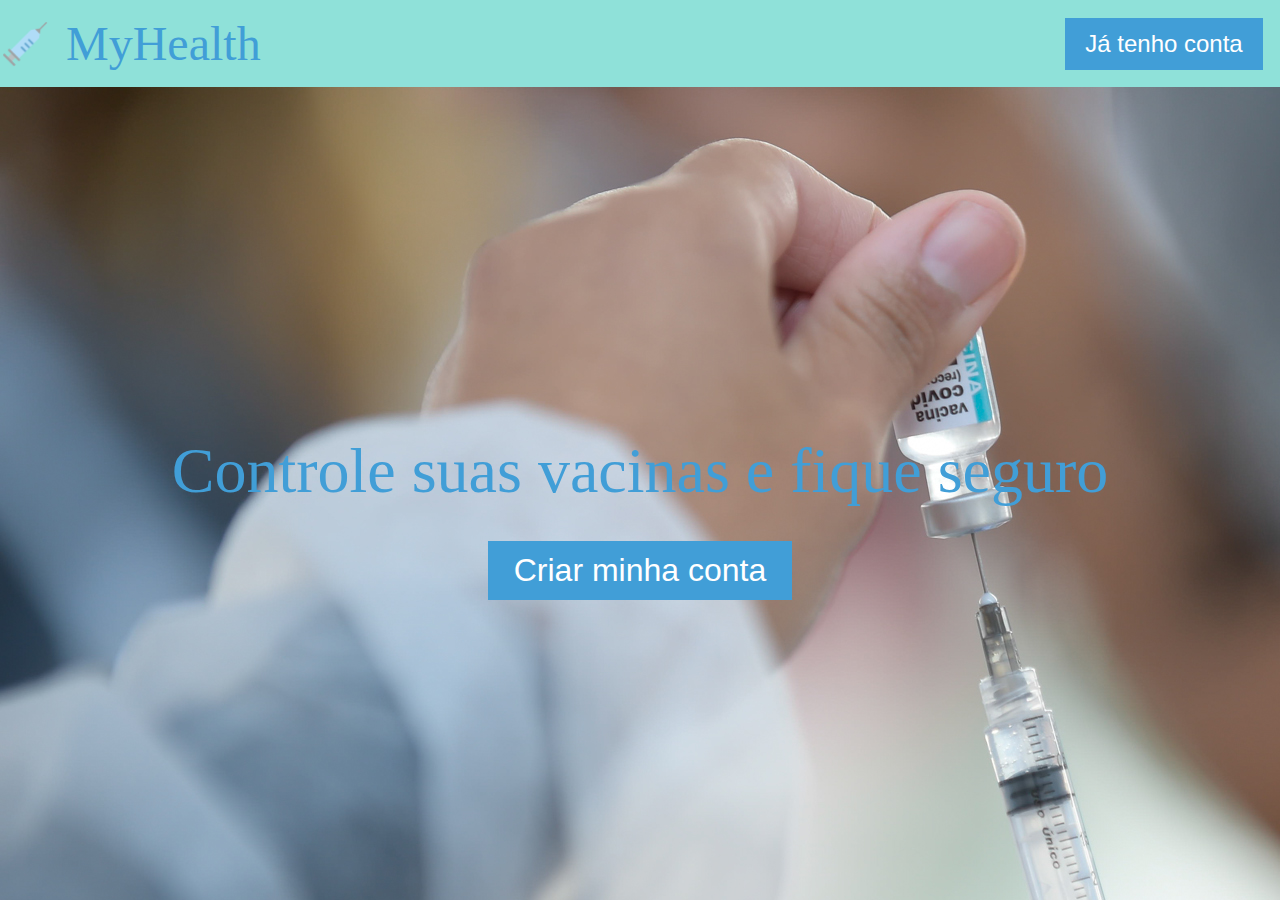
==== Index.html @ a0470652 "css part 123" ====
<!DOCTYPE html>
<html>
<head>
    <meta charset="UTF-8">
    <title>MyHealth</title>
    <link rel="icon" type="image/x-icon" href="/imgs/icon-vaccine.png">
    <link rel="stylesheet" href="/Index.css">
    
</head>

<body class="flex-container">
    
    <header class="flex-header">

        <div class= "logo">
            <img  class="seringa" src="/imgs/icon-vaccine.png" alt="">
            <span>MyHealth</span>
        </div>

        <div class="flex-button">
            <button class="BotaoTenhoConta">Já tenho conta</button>
        </div> 
    </header>

    <main class="flex-main">

        <p>Controle suas vacinas e fique seguro</p>
        
        <div>
            <button class="button1">Criar minha conta</button>
        </div>
        
    </main>
</body>
</html>
---- Index.css ----
*{
    margin: 0;
}

.flex-container {
    display: flex;
    background-image: url(/imgs/vacina-background.jpg);
    background-size: auto;
    flex-direction: column;
    
}

.flex-header {
    display: flex;
    background-color: #8FE1D9;
    flex-direction: row;
    align-items: center;
    justify-content: space-between;
    width: 100%;
    height: 87px;
}

.logo {
    display: flex;
    align-items: center;
    color: #419ED7;
    font-size: 48px;
}

.seringa {
    width: 50px;
    height: 50px;
    margin-right: 16px;
}

.flex-button{
    margin-right: 17px;
}

.BotaoTenhoConta {
    width: 198px;
    height: 52px;
    box-sizing: border-box;
    color: white;
    background-color: #419ED7;
    border: none;
    font-size: 24px;
    cursor: pointer;
}

.flex-main {
    display: flex;
    flex-direction: column;
    align-items: center;
    justify-content: space-around;
    width: 100%;
    height: 200px;
    margin-top: 330px;
    
}

.button1 {
    width: 304px;
    height: 59px;
    background-color: #419ED7;
    color: white;
    box-sizing: border-box;
    border: 1px solid #419ED7;
    font-size: 32px;
    cursor: pointer;

}

.flex-main p {
    color: #419ED7;
    font-size: 64px;
}
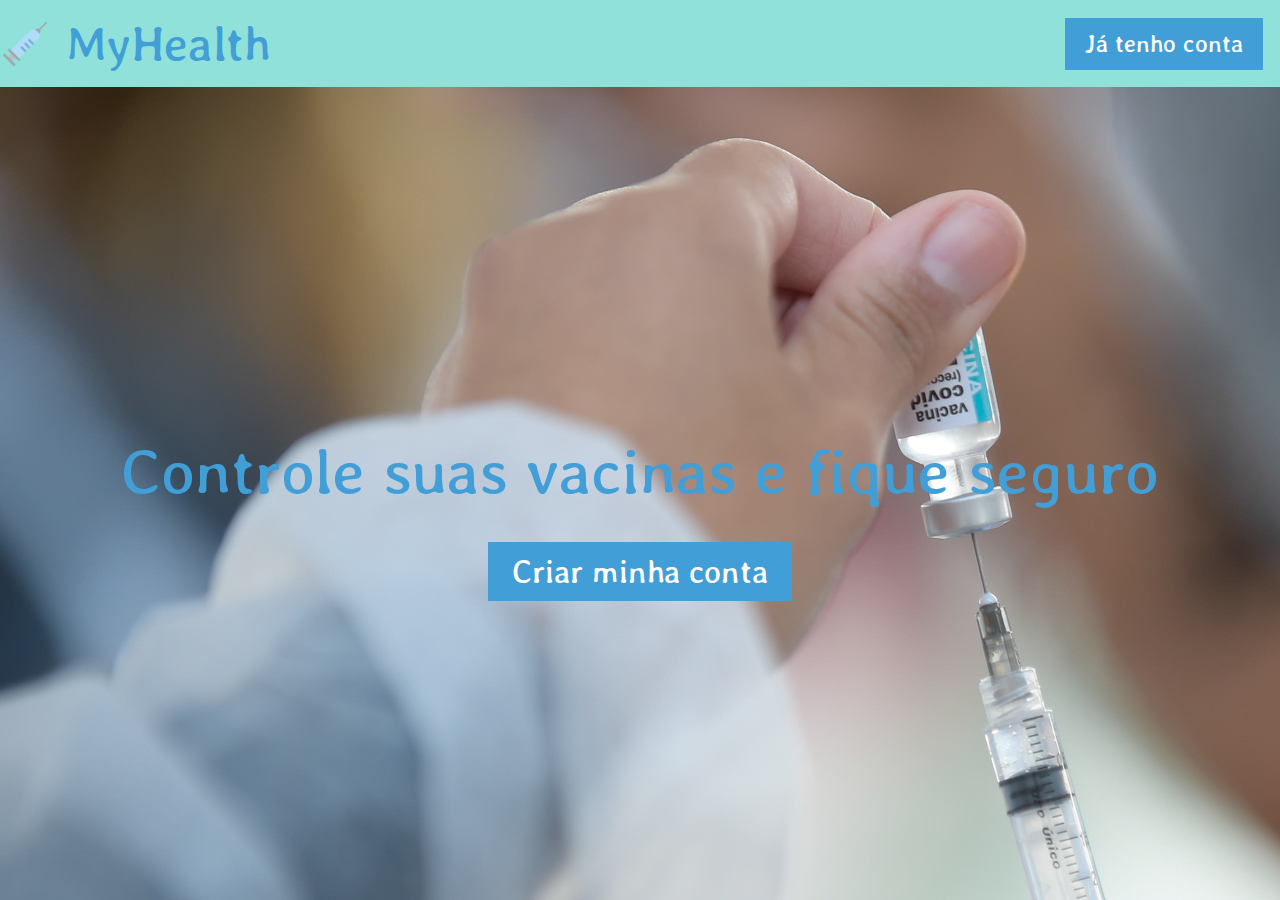
==== commit 49d2154f: "Adionar fonte averia libre" ====
--- a/Index.html
+++ b/Index.html
@@ -5,6 +5,26 @@
     <title>MyHealth</title>
     <link rel="icon" type="image/x-icon" href="/imgs/icon-vaccine.png">
     <link rel="stylesheet" href="/Index.css">
+    <link rel="preconnect" href="https://fonts.googleapis.com">
+    <link rel="preconnect" href="https://fonts.gstatic.com" crossorigin>
+    <link href="https://fonts.googleapis.com/css2?family=Averia+Libre&display=swap" rel="stylesheet">
+
+
+    <script type="module">
+
+        const botaoTC = document.getElementsByClassName("BotaoTenhoConta") //captura do elemento html
+
+        botaoTC[0].addEventListener("click", () => {
+            window.location.href = "Entrar.html"
+        })
+
+        const botao = document.getElementsByClassName("button1") //captura do elemento html
+
+        botao[0].addEventListener("click", () => {
+            window.location.href = "CriarConta.html"
+        })
+
+    </script>
     
 </head>
 
@@ -18,7 +38,7 @@
         </div>
 
         <div class="flex-button">
-            <button class="BotaoTenhoConta">Já tenho conta</button>
+            <button  class="BotaoTenhoConta">Já tenho conta</button>
         </div> 
     </header>
 
--- a/Index.css
+++ b/Index.css
@@ -1,5 +1,7 @@
 *{
     margin: 0;
+    font-family: 'Averia Libre';
+    font-style: normal;
 }
 
 .flex-container {
